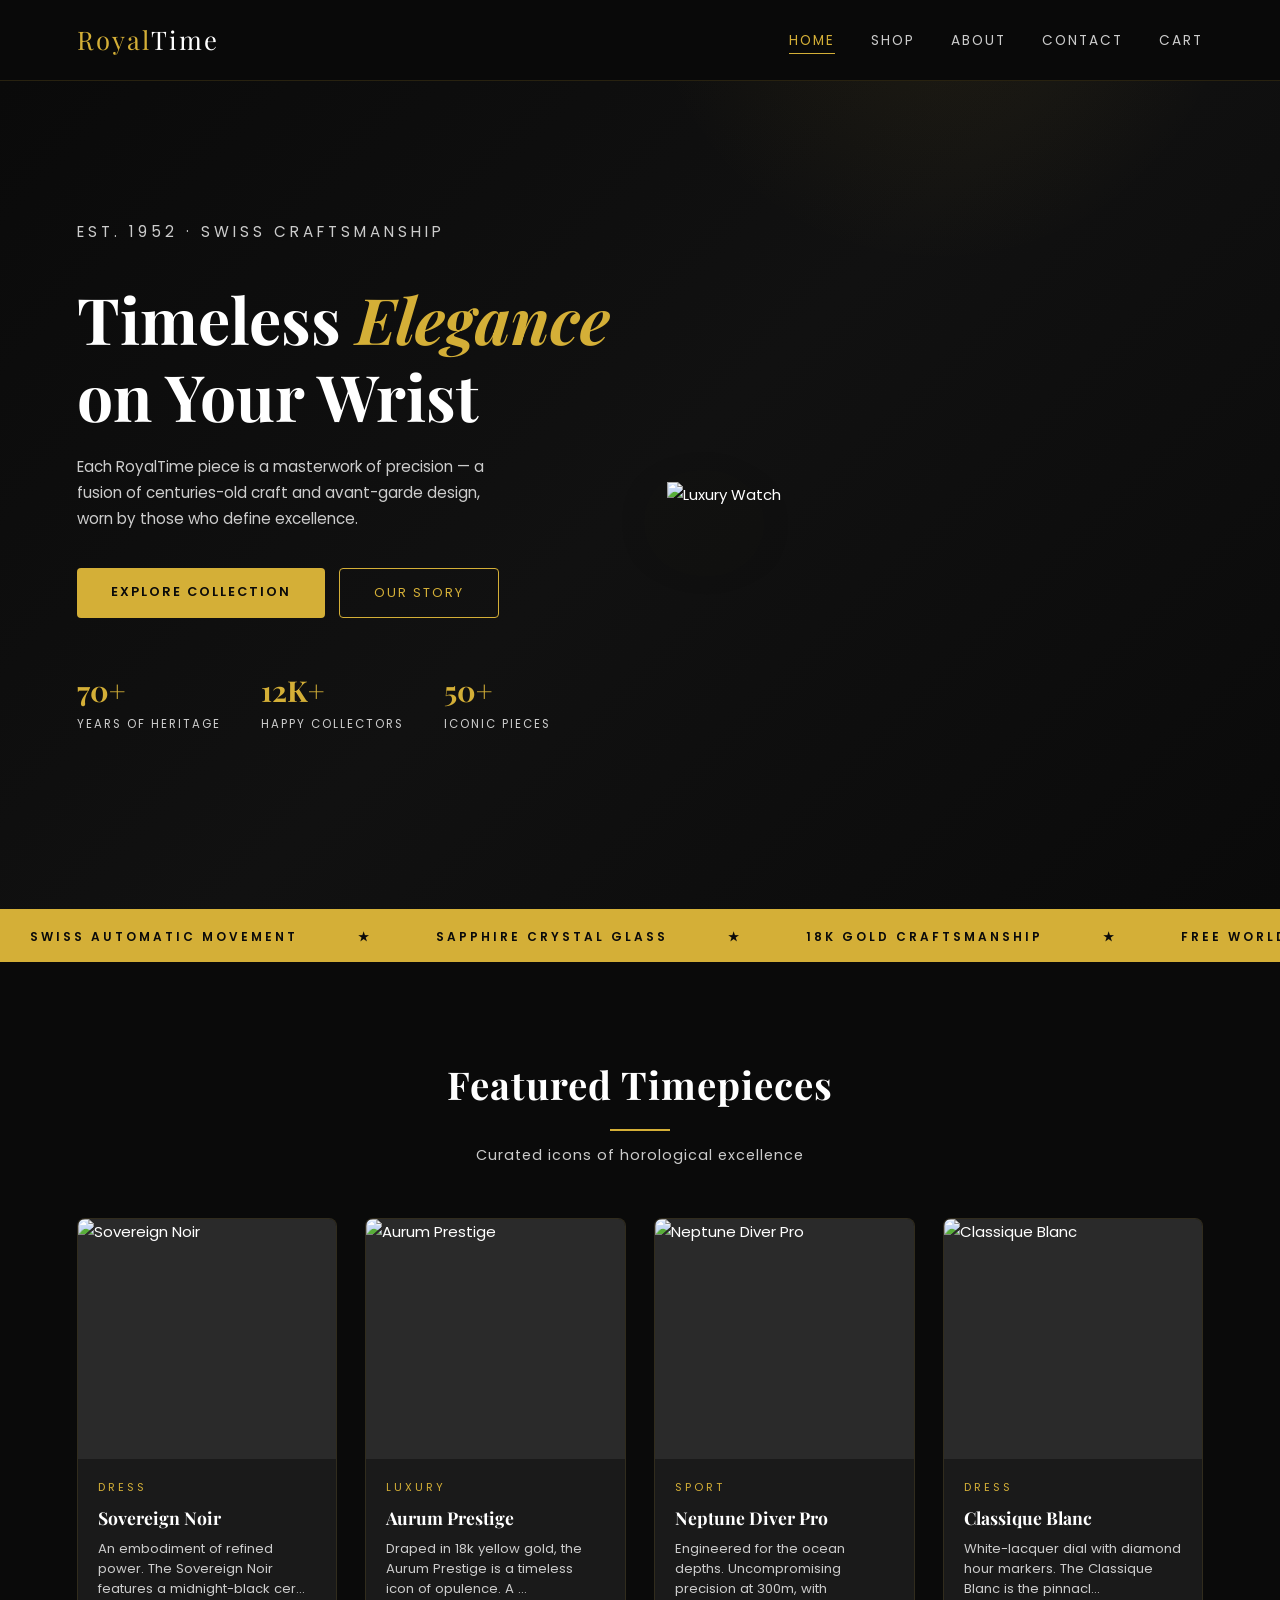
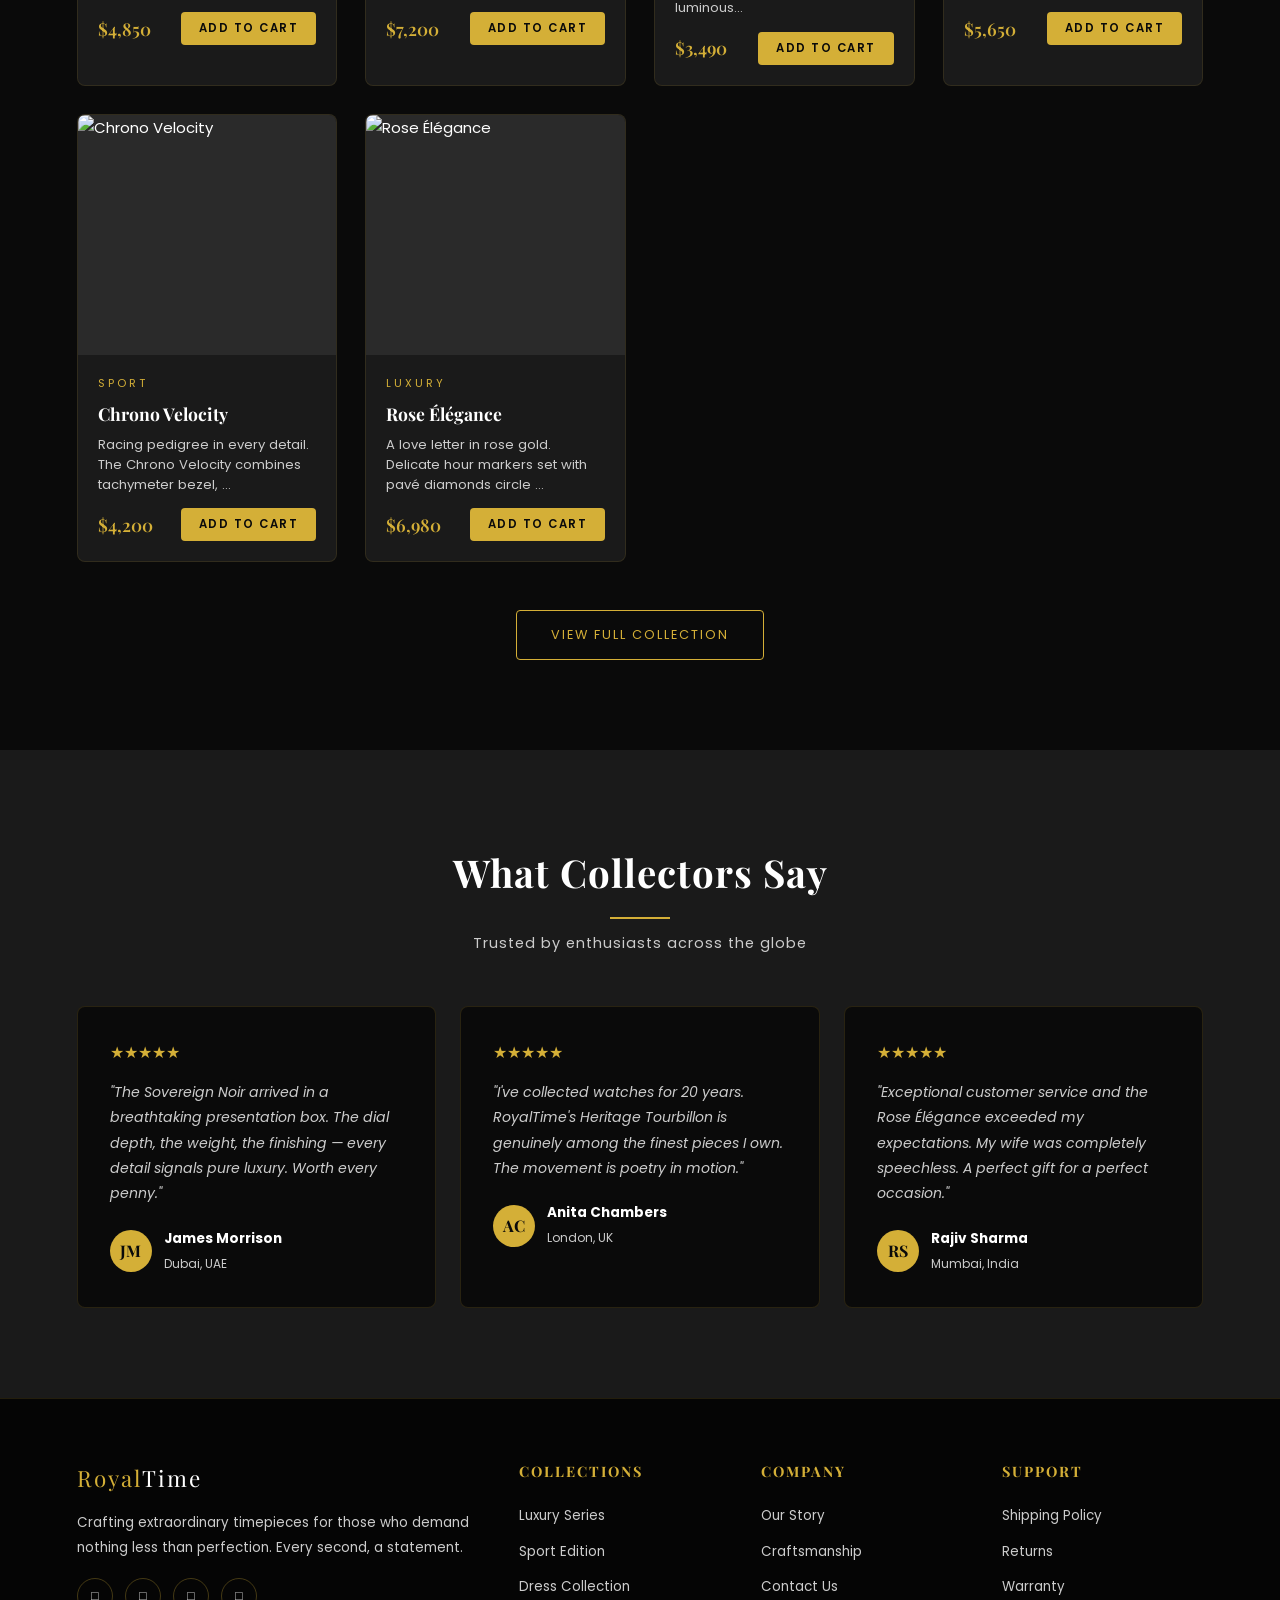
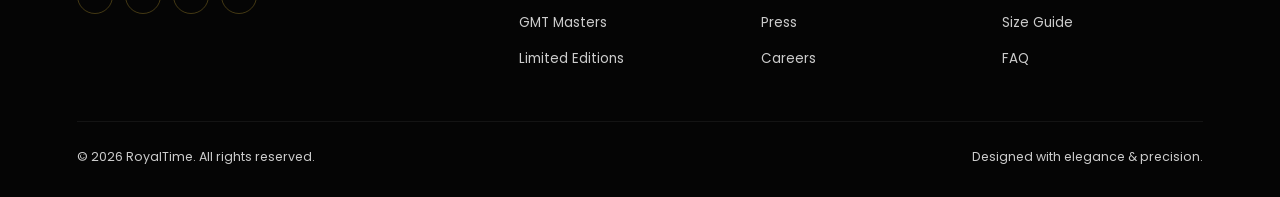
==== index.html @ 85aa2c34 "Add files via upload" ====
<!DOCTYPE html>
<html lang="en">
<head>
  <meta charset="UTF-8">
  <meta name="viewport" content="width=device-width, initial-scale=1.0">
  <title>Timeless Elegance – RoyalTime</title>
  <link rel="stylesheet" href="style.css">
  <link rel="preconnect" href="https://fonts.googleapis.com">
</head>
<body>
<div id="loader"><div class="loader-ring"></div></div><nav>
  <a class="nav-logo" href="index.html">Royal<span>Time</span></a>
  <ul class="nav-links">
    <li><a href="index.html">Home</a></li>
    <li><a href="shop.html">Shop</a></li>
    <li><a href="about.html">About</a></li>
    <li><a href="contact.html">Contact</a></li>
    <li><a href="cart.html" class="cart-link">Cart <span class="cart-count" style="display:none">0</span></a></li>
  </ul>
  <div class="hamburger"><span></span><span></span><span></span></div>
</nav>
<section class="hero">
  <div class="hero-content">
    <p class="hero-eyebrow">Est. 1952 · Swiss Craftsmanship</p>
    <h1>Timeless <em>Elegance</em><br>on Your Wrist</h1>
    <p>Each RoyalTime piece is a masterwork of precision — a fusion of centuries-old craft and avant-garde design, worn by those who define excellence.</p>
    <div style="display:flex;gap:14px;flex-wrap:wrap;">
      <a href="shop.html" class="btn btn-gold">Explore Collection</a>
      <a href="about.html" class="btn btn-outline">Our Story</a>
    </div>
    <div class="hero-stats">
      <div class="stat-item"><h3>70+</h3><p>Years of Heritage</p></div>
      <div class="stat-item"><h3>12K+</h3><p>Happy Collectors</p></div>
      <div class="stat-item"><h3>50+</h3><p>Iconic Pieces</p></div>
    </div>
  </div>
  <div class="hero-image">
    <img src="https://images.unsplash.com/photo-1523170335258-f5ed11844a49?w=700&q=80" alt="Luxury Watch">
  </div>
</section>

<div class="marquee-band">
  <div class="marquee-inner">
    <span>Swiss Automatic Movement</span><span>★</span>
    <span>Sapphire Crystal Glass</span><span>★</span>
    <span>18K Gold Craftsmanship</span><span>★</span>
    <span>Free Worldwide Shipping Over $5000</span><span>★</span>
    <span>5-Year International Warranty</span><span>★</span>
    <span>Swiss Automatic Movement</span><span>★</span>
    <span>Sapphire Crystal Glass</span><span>★</span>
    <span>18K Gold Craftsmanship</span><span>★</span>
    <span>Free Worldwide Shipping Over $5000</span><span>★</span>
    <span>5-Year International Warranty</span><span>★</span>
  </div>
</div>

<section class="featured" id="featured">
  <div class="section-header">
    <h2>Featured Timepieces</h2>
    <div class="gold-line"></div>
    <p>Curated icons of horological excellence</p>
  </div>
  <div class="watches-grid" id="featured-grid"></div>
  <div style="text-align:center;margin-top:48px;">
    <a href="shop.html" class="btn btn-outline">View Full Collection</a>
  </div>
</section>

<section class="testimonials">
  <div class="section-header">
    <h2>What Collectors Say</h2>
    <div class="gold-line"></div>
    <p>Trusted by enthusiasts across the globe</p>
  </div>
  <div class="testimonials-grid">
    <div class="testimonial-card">
      <div class="stars">★★★★★</div>
      <p>"The Sovereign Noir arrived in a breathtaking presentation box. The dial depth, the weight, the finishing — every detail signals pure luxury. Worth every penny."</p>
      <div class="reviewer">
        <div class="reviewer-avatar">JM</div>
        <div class="reviewer-info"><strong>James Morrison</strong><span>Dubai, UAE</span></div>
      </div>
    </div>
    <div class="testimonial-card">
      <div class="stars">★★★★★</div>
      <p>"I've collected watches for 20 years. RoyalTime's Heritage Tourbillon is genuinely among the finest pieces I own. The movement is poetry in motion."</p>
      <div class="reviewer">
        <div class="reviewer-avatar">AC</div>
        <div class="reviewer-info"><strong>Anita Chambers</strong><span>London, UK</span></div>
      </div>
    </div>
    <div class="testimonial-card">
      <div class="stars">★★★★★</div>
      <p>"Exceptional customer service and the Rose Élégance exceeded my expectations. My wife was completely speechless. A perfect gift for a perfect occasion."</p>
      <div class="reviewer">
        <div class="reviewer-avatar">RS</div>
        <div class="reviewer-info"><strong>Rajiv Sharma</strong><span>Mumbai, India</span></div>
      </div>
    </div>
  </div>
</section>
<footer>
  <div class="footer-top">
    <div class="footer-brand">
      <a class="nav-logo" href="index.html">Royal<span>Time</span></a>
      <p>Crafting extraordinary timepieces for those who demand nothing less than perfection. Every second, a statement.</p>
      <div class="social-links">
        <a href="#" title="Instagram">&#x25A1;</a>
        <a href="#" title="Twitter">&#x25A1;</a>
        <a href="#" title="Facebook">&#x25A1;</a>
        <a href="#" title="YouTube">&#x25A1;</a>
      </div>
    </div>
    <div class="footer-col">
      <h4>Collections</h4>
      <ul>
        <li><a href="shop.html">Luxury Series</a></li>
        <li><a href="shop.html">Sport Edition</a></li>
        <li><a href="shop.html">Dress Collection</a></li>
        <li><a href="shop.html">GMT Masters</a></li>
        <li><a href="shop.html">Limited Editions</a></li>
      </ul>
    </div>
    <div class="footer-col">
      <h4>Company</h4>
      <ul>
        <li><a href="about.html">Our Story</a></li>
        <li><a href="about.html">Craftsmanship</a></li>
        <li><a href="contact.html">Contact Us</a></li>
        <li><a href="#">Press</a></li>
        <li><a href="#">Careers</a></li>
      </ul>
    </div>
    <div class="footer-col">
      <h4>Support</h4>
      <ul>
        <li><a href="#">Shipping Policy</a></li>
        <li><a href="#">Returns</a></li>
        <li><a href="#">Warranty</a></li>
        <li><a href="#">Size Guide</a></li>
        <li><a href="#">FAQ</a></li>
      </ul>
    </div>
  </div>
  <div class="footer-bottom">
    <p>&copy; 2026 RoyalTime. All rights reserved.</p>
    <p>Designed with elegance &amp; precision.</p>
  </div>
</footer>
<div id="toast" class="toast"></div>
<script src="script.js"></script></body></html>
---- style.css ----
/* ===== IMPORTS ===== */
@import url('https://fonts.googleapis.com/css2?family=Playfair+Display:ital,wght@0,400;0,600;0,700;0,900;1,400&family=Poppins:wght@300;400;500;600&display=swap');

/* ===== RESET & BASE ===== */
*, *::before, *::after { margin: 0; padding: 0; box-sizing: border-box; }

:root {
  --black:  #0A0A0A;
  --gold:   #D4AF37;
  --gold2:  #b8960c;
  --white:  #FFFFFF;
  --gray:   #1a1a1a;
  --gray2:  #2a2a2a;
  --text:   #ccc;
  --radius: 4px;
}

html { scroll-behavior: smooth; }

body {
  background: var(--black);
  color: var(--white);
  font-family: 'Poppins', sans-serif;
  font-size: 15px;
  line-height: 1.7;
}

a { text-decoration: none; color: inherit; }
img { max-width: 100%; display: block; }
ul { list-style: none; }
h1,h2,h3,h4 { font-family: 'Playfair Display', serif; }

/* ===== LOADER ===== */
#loader {
  position: fixed; inset: 0;
  background: var(--black);
  display: flex; align-items: center; justify-content: center;
  z-index: 9999;
  transition: opacity .6s ease;
}
#loader.hide { opacity: 0; pointer-events: none; }
.loader-ring {
  width: 60px; height: 60px;
  border: 3px solid var(--gray2);
  border-top-color: var(--gold);
  border-radius: 50%;
  animation: spin 1s linear infinite;
}
@keyframes spin { to { transform: rotate(360deg); } }

/* ===== NAVBAR ===== */
nav {
  position: sticky; top: 0; z-index: 100;
  display: flex; align-items: center; justify-content: space-between;
  padding: 18px 6%;
  background: rgba(10,10,10,.95);
  border-bottom: 1px solid rgba(212,175,55,.15);
  backdrop-filter: blur(10px);
}
.nav-logo {
  font-family: 'Playfair Display', serif;
  font-size: 1.6rem;
  color: var(--gold);
  letter-spacing: 2px;
}
.nav-logo span { color: var(--white); }
.nav-links { display: flex; gap: 36px; }
.nav-links a {
  font-size: .85rem;
  letter-spacing: 2px;
  text-transform: uppercase;
  color: var(--text);
  position: relative;
  transition: color .3s;
}
.nav-links a::after {
  content: '';
  position: absolute; bottom: -4px; left: 0;
  width: 0; height: 1px;
  background: var(--gold);
  transition: width .3s;
}
.nav-links a:hover, .nav-links a.active { color: var(--gold); }
.nav-links a:hover::after, .nav-links a.active::after { width: 100%; }
.cart-link { position: relative; }
.cart-count {
  position: absolute; top: -8px; right: -10px;
  background: var(--gold); color: var(--black);
  font-size: .65rem; font-weight: 600;
  width: 18px; height: 18px;
  border-radius: 50%;
  display: flex; align-items: center; justify-content: center;
}
.hamburger { display: none; flex-direction: column; gap: 5px; cursor: pointer; }
.hamburger span { width: 24px; height: 2px; background: var(--white); transition: .3s; }

/* ===== GOLD DIVIDER ===== */
.gold-line {
  width: 60px; height: 2px;
  background: var(--gold);
  margin: 12px auto 0;
}

/* ===== SECTION HEADER ===== */
.section-header { text-align: center; margin-bottom: 50px; }
.section-header h2 { font-size: 2.4rem; letter-spacing: 1px; }
.section-header p { color: var(--text); margin-top: 12px; font-size: .9rem; letter-spacing: 1px; }

/* ===== BUTTONS ===== */
.btn {
  display: inline-block;
  padding: 13px 34px;
  font-family: 'Poppins', sans-serif;
  font-size: .8rem;
  letter-spacing: 2px;
  text-transform: uppercase;
  border: none;
  cursor: pointer;
  transition: all .3s;
  border-radius: var(--radius);
}
.btn-gold {
  background: var(--gold);
  color: var(--black);
  font-weight: 600;
}
.btn-gold:hover { background: var(--gold2); transform: translateY(-2px); box-shadow: 0 8px 24px rgba(212,175,55,.3); }
.btn-outline {
  background: transparent;
  color: var(--gold);
  border: 1px solid var(--gold);
}
.btn-outline:hover { background: var(--gold); color: var(--black); }

/* ===== HERO ===== */
.hero {
  min-height: 92vh;
  display: flex; align-items: center;
  background: linear-gradient(135deg, #0a0a0a 0%, #111 50%, #0a0a0a 100%);
  padding: 0 6%;
  position: relative;
  overflow: hidden;
}
.hero::before {
  content: '';
  position: absolute; top: -50%; left: 50%;
  width: 600px; height: 600px;
  background: radial-gradient(circle, rgba(212,175,55,.08) 0%, transparent 70%);
  border-radius: 50%;
}
.hero-content { max-width: 560px; z-index: 1; }
.hero-eyebrow {
  font-size: .75rem;
  letter-spacing: 4px;
  text-transform: uppercase;
  color: var(--gold);
  margin-bottom: 16px;
}
.hero-content h1 {
  font-size: clamp(2.8rem, 5vw, 4.2rem);
  line-height: 1.2;
  margin-bottom: 20px;
}
.hero-content h1 em { color: var(--gold); font-style: italic; }
.hero-content p {
  color: var(--text);
  font-size: .95rem;
  margin-bottom: 36px;
  max-width: 440px;
}
.hero-image {
  flex: 1;
  display: flex; align-items: center; justify-content: center;
  z-index: 1;
}
.hero-image img {
  max-width: 480px;
  width: 100%;
  animation: float 4s ease-in-out infinite;
  filter: drop-shadow(0 30px 60px rgba(212,175,55,.2));
}
@keyframes float {
  0%,100% { transform: translateY(0); }
  50%      { transform: translateY(-18px); }
}
.hero-stats {
  display: flex; gap: 40px;
  margin-top: 48px;
}
.stat-item h3 { font-size: 1.8rem; color: var(--gold); }
.stat-item p { font-size: .72rem; letter-spacing: 2px; text-transform: uppercase; color: var(--text); }

/* ===== FEATURED WATCHES ===== */
.featured { padding: 90px 6%; background: var(--black); }
.watches-grid {
  display: grid;
  grid-template-columns: repeat(auto-fill, minmax(260px, 1fr));
  gap: 28px;
}

/* ===== PRODUCT CARD ===== */
.watch-card {
  background: var(--gray);
  border: 1px solid rgba(212,175,55,.12);
  border-radius: 8px;
  overflow: hidden;
  transition: transform .3s, box-shadow .3s, border-color .3s;
  cursor: pointer;
}
.watch-card:hover {
  transform: translateY(-8px);
  box-shadow: 0 20px 50px rgba(212,175,55,.15);
  border-color: rgba(212,175,55,.4);
}
.card-img-wrap {
  overflow: hidden;
  background: var(--gray2);
  height: 240px;
  display: flex; align-items: center; justify-content: center;
}
.card-img-wrap img {
  width: 100%; height: 100%; object-fit: cover;
  transition: transform .5s;
}
.watch-card:hover .card-img-wrap img { transform: scale(1.08); }
.card-body { padding: 20px; }
.card-category {
  font-size: .68rem;
  letter-spacing: 3px;
  text-transform: uppercase;
  color: var(--gold);
  margin-bottom: 6px;
}
.card-body h3 { font-size: 1.1rem; margin-bottom: 6px; }
.card-body p { font-size: .82rem; color: var(--text); margin-bottom: 14px; line-height: 1.5; }
.card-footer { display: flex; align-items: center; justify-content: space-between; }
.price { font-size: 1.1rem; font-weight: 600; color: var(--gold); font-family: 'Playfair Display', serif; }
.add-cart-btn {
  padding: 8px 18px;
  font-size: .72rem;
  letter-spacing: 1.5px;
}

/* ===== MARQUEE BAND ===== */
.marquee-band {
  background: var(--gold);
  padding: 14px 0;
  overflow: hidden;
  white-space: nowrap;
}
.marquee-inner {
  display: inline-block;
  animation: marquee 18s linear infinite;
}
.marquee-inner span {
  font-size: .75rem;
  letter-spacing: 3px;
  text-transform: uppercase;
  color: var(--black);
  font-weight: 600;
  margin: 0 30px;
}
@keyframes marquee { 0% { transform: translateX(0); } 100% { transform: translateX(-50%); } }

/* ===== TESTIMONIALS ===== */
.testimonials { padding: 90px 6%; background: var(--gray); }
.testimonials-grid {
  display: grid;
  grid-template-columns: repeat(auto-fill, minmax(280px, 1fr));
  gap: 24px;
  margin-top: 50px;
}
.testimonial-card {
  background: var(--black);
  border: 1px solid rgba(212,175,55,.15);
  border-radius: 8px;
  padding: 32px;
  transition: border-color .3s;
}
.testimonial-card:hover { border-color: rgba(212,175,55,.4); }
.stars { color: var(--gold); font-size: 1rem; margin-bottom: 14px; }
.testimonial-card p { font-size: .88rem; color: var(--text); line-height: 1.8; font-style: italic; }
.reviewer { display: flex; align-items: center; gap: 12px; margin-top: 20px; }
.reviewer-avatar {
  width: 42px; height: 42px;
  border-radius: 50%;
  background: var(--gold);
  display: flex; align-items: center; justify-content: center;
  font-family: 'Playfair Display', serif;
  font-weight: 700;
  color: var(--black);
  font-size: 1rem;
}
.reviewer-info strong { display: block; font-size: .85rem; }
.reviewer-info span { font-size: .75rem; color: var(--text); }

/* ===== FOOTER ===== */
footer {
  background: #050505;
  padding: 60px 6% 30px;
  border-top: 1px solid rgba(212,175,55,.15);
}
.footer-top {
  display: grid;
  grid-template-columns: 2fr 1fr 1fr 1fr;
  gap: 40px;
  margin-bottom: 40px;
}
.footer-brand .nav-logo { font-size: 1.4rem; margin-bottom: 14px; display: block; }
.footer-brand p { color: var(--text); font-size: .84rem; line-height: 1.8; }
.social-links { display: flex; gap: 12px; margin-top: 18px; }
.social-links a {
  width: 36px; height: 36px;
  border: 1px solid rgba(212,175,55,.3);
  border-radius: 50%;
  display: flex; align-items: center; justify-content: center;
  font-size: .8rem;
  color: var(--text);
  transition: all .3s;
}
.social-links a:hover { background: var(--gold); color: var(--black); border-color: var(--gold); }
.footer-col h4 { font-size: .9rem; letter-spacing: 2px; text-transform: uppercase; color: var(--gold); margin-bottom: 18px; }
.footer-col ul li { margin-bottom: 10px; }
.footer-col ul li a { color: var(--text); font-size: .84rem; transition: color .3s; }
.footer-col ul li a:hover { color: var(--gold); }
.footer-bottom {
  border-top: 1px solid rgba(255,255,255,.06);
  padding-top: 24px;
  display: flex; justify-content: space-between; align-items: center;
  flex-wrap: wrap; gap: 10px;
}
.footer-bottom p { color: var(--text); font-size: .78rem; }

/* ===== SHOP PAGE ===== */
.page-hero {
  padding: 70px 6% 50px;
  text-align: center;
  background: linear-gradient(to bottom, var(--gray), var(--black));
  border-bottom: 1px solid rgba(212,175,55,.1);
}
.page-hero h1 { font-size: 3rem; }
.page-hero p { color: var(--text); margin-top: 10px; }
.shop-controls {
  padding: 30px 6%;
  display: flex; gap: 16px; flex-wrap: wrap; align-items: center;
  border-bottom: 1px solid rgba(255,255,255,.05);
}
.filter-btn {
  padding: 9px 22px;
  font-size: .75rem;
  letter-spacing: 2px;
  text-transform: uppercase;
  background: transparent;
  border: 1px solid rgba(212,175,55,.3);
  color: var(--text);
  cursor: pointer;
  border-radius: var(--radius);
  transition: all .3s;
  font-family: 'Poppins', sans-serif;
}
.filter-btn:hover, .filter-btn.active { background: var(--gold); color: var(--black); border-color: var(--gold); font-weight: 600; }
.sort-select {
  margin-left: auto;
  padding: 9px 16px;
  background: var(--gray2);
  border: 1px solid rgba(212,175,55,.2);
  color: var(--white);
  border-radius: var(--radius);
  font-family: 'Poppins', sans-serif;
  font-size: .8rem;
  cursor: pointer;
}
.shop-section { padding: 50px 6%; }

/* ===== PRODUCT DETAIL PAGE ===== */
.product-detail {
  padding: 70px 6%;
  display: grid;
  grid-template-columns: 1fr 1fr;
  gap: 60px;
  align-items: start;
}
.product-gallery .main-img {
  width: 100%;
  border-radius: 8px;
  background: var(--gray2);
  overflow: hidden;
  border: 1px solid rgba(212,175,55,.15);
}
.product-gallery .main-img img { width: 100%; height: 480px; object-fit: cover; transition: transform .4s; }
.product-gallery .main-img:hover img { transform: scale(1.05); }
.thumbs { display: flex; gap: 10px; margin-top: 12px; }
.thumb {
  width: 80px; height: 80px;
  border-radius: 4px;
  overflow: hidden;
  border: 1px solid rgba(212,175,55,.2);
  cursor: pointer;
  transition: border-color .3s;
}
.thumb.active, .thumb:hover { border-color: var(--gold); }
.thumb img { width: 100%; height: 100%; object-fit: cover; }
.product-info .breadcrumb { font-size: .75rem; color: var(--text); margin-bottom: 16px; }
.product-info .breadcrumb a { color: var(--gold); }
.product-info h1 { font-size: 2.4rem; line-height: 1.2; margin-bottom: 8px; }
.product-info .brand-tag { font-size: .72rem; letter-spacing: 3px; text-transform: uppercase; color: var(--gold); margin-bottom: 16px; }
.product-price { font-size: 2rem; color: var(--gold); font-family: 'Playfair Display', serif; margin: 18px 0; }
.product-description { color: var(--text); font-size: .9rem; line-height: 1.8; margin-bottom: 24px; }
.specs-grid {
  display: grid; grid-template-columns: 1fr 1fr;
  gap: 14px; margin: 24px 0;
  border: 1px solid rgba(212,175,55,.1);
  border-radius: 6px;
  padding: 20px;
  background: var(--gray);
}
.spec-item label { font-size: .7rem; letter-spacing: 2px; text-transform: uppercase; color: var(--gold); display: block; margin-bottom: 3px; }
.spec-item span { font-size: .88rem; }
.qty-control { display: flex; align-items: center; gap: 16px; margin: 20px 0; }
.qty-btn {
  width: 36px; height: 36px;
  background: var(--gray2);
  border: 1px solid rgba(212,175,55,.3);
  color: var(--white);
  font-size: 1.2rem;
  cursor: pointer;
  border-radius: var(--radius);
  display: flex; align-items: center; justify-content: center;
  transition: .3s;
}
.qty-btn:hover { background: var(--gold); color: var(--black); border-color: var(--gold); }
.qty-display { font-size: 1.1rem; min-width: 30px; text-align: center; }
.product-action { display: flex; gap: 14px; flex-wrap: wrap; }
.product-action .btn { flex: 1; text-align: center; }

/* ===== CART PAGE ===== */
.cart-section { padding: 70px 6%; }
.cart-grid { display: grid; grid-template-columns: 1fr 340px; gap: 36px; align-items: start; }
.cart-table-wrap { overflow-x: auto; }
.cart-table { width: 100%; border-collapse: collapse; }
.cart-table th {
  padding: 14px 16px;
  font-size: .72rem; letter-spacing: 2px; text-transform: uppercase; color: var(--gold);
  border-bottom: 1px solid rgba(212,175,55,.2);
  text-align: left;
}
.cart-table td { padding: 20px 16px; border-bottom: 1px solid rgba(255,255,255,.05); vertical-align: middle; }
.cart-product { display: flex; align-items: center; gap: 16px; }
.cart-product img { width: 72px; height: 72px; object-fit: cover; border-radius: 4px; }
.cart-product-info strong { display: block; font-size: .9rem; }
.cart-product-info span { font-size: .78rem; color: var(--text); }
.qty-cell { display: flex; align-items: center; gap: 10px; }
.qty-cell .qty-btn { width: 28px; height: 28px; font-size: 1rem; }
.remove-btn {
  background: none; border: none; color: rgba(255,80,80,.7);
  cursor: pointer; font-size: 1.1rem; transition: color .3s;
}
.remove-btn:hover { color: red; }
.cart-summary {
  background: var(--gray);
  border: 1px solid rgba(212,175,55,.15);
  border-radius: 8px;
  padding: 28px;
  position: sticky; top: 80px;
}
.cart-summary h3 { font-size: 1.2rem; margin-bottom: 20px; border-bottom: 1px solid rgba(212,175,55,.2); padding-bottom: 14px; }
.summary-row { display: flex; justify-content: space-between; margin-bottom: 12px; font-size: .88rem; color: var(--text); }
.summary-row.total { font-size: 1.1rem; color: var(--white); font-weight: 600; margin-top: 16px; padding-top: 16px; border-top: 1px solid rgba(212,175,55,.2); }
.summary-row .gold { color: var(--gold); }
.checkout-btn { width: 100%; margin-top: 20px; text-align: center; }
.empty-cart { text-align: center; padding: 80px 20px; }
.empty-cart h2 { font-size: 1.8rem; color: var(--text); }
.empty-cart p { color: var(--text); margin: 10px 0 30px; }

/* ===== ABOUT PAGE ===== */
.about-hero {
  padding: 90px 6% 70px;
  display: grid; grid-template-columns: 1fr 1fr;
  gap: 60px; align-items: center;
  background: linear-gradient(135deg, var(--black), var(--gray));
}
.about-hero-text .eyebrow { font-size:.72rem; letter-spacing:4px; text-transform:uppercase; color:var(--gold); margin-bottom:12px; }
.about-hero-text h1 { font-size: 2.8rem; line-height: 1.3; margin-bottom: 20px; }
.about-hero-text p { color: var(--text); font-size: .9rem; line-height: 1.9; }
.about-img-wrap { position: relative; border-radius: 8px; overflow: hidden; border: 1px solid rgba(212,175,55,.2); }
.about-img-wrap img { width: 100%; height: 450px; object-fit: cover; }
.about-img-wrap::after { content: ''; position: absolute; inset: 0; background: linear-gradient(to top, rgba(212,175,55,.15), transparent); }
.values { padding: 80px 6%; background: var(--black); }
.values-grid { display: grid; grid-template-columns: repeat(auto-fill, minmax(220px, 1fr)); gap: 24px; margin-top: 50px; }
.value-card {
  background: var(--gray);
  border: 1px solid rgba(212,175,55,.12);
  border-radius: 8px;
  padding: 30px 24px;
  text-align: center;
  transition: border-color .3s, transform .3s;
}
.value-card:hover { border-color: var(--gold); transform: translateY(-6px); }
.value-icon { font-size: 2.2rem; margin-bottom: 16px; }
.value-card h3 { font-size: 1rem; margin-bottom: 10px; }
.value-card p { font-size: .82rem; color: var(--text); }

/* ===== CONTACT PAGE ===== */
.contact-section { padding: 70px 6%; display: grid; grid-template-columns: 1fr 1fr; gap: 50px; }
.contact-form-wrap h2 { font-size: 2rem; margin-bottom: 8px; }
.contact-form-wrap p { color: var(--text); margin-bottom: 28px; font-size: .9rem; }
.form-group { margin-bottom: 20px; }
.form-group label { display: block; font-size: .75rem; letter-spacing: 2px; text-transform: uppercase; color: var(--gold); margin-bottom: 8px; }
.form-group input,
.form-group textarea {
  width: 100%; padding: 14px 16px;
  background: var(--gray);
  border: 1px solid rgba(212,175,55,.2);
  color: var(--white);
  border-radius: var(--radius);
  font-family: 'Poppins', sans-serif;
  font-size: .88rem;
  transition: border-color .3s;
  outline: none;
}
.form-group input:focus,
.form-group textarea:focus { border-color: var(--gold); }
.form-group textarea { height: 130px; resize: vertical; }
.contact-info-wrap h2 { font-size: 2rem; margin-bottom: 28px; }
.info-item { display: flex; gap: 16px; margin-bottom: 28px; }
.info-icon {
  width: 44px; height: 44px;
  background: rgba(212,175,55,.1);
  border: 1px solid rgba(212,175,55,.3);
  border-radius: 50%;
  display: flex; align-items: center; justify-content: center;
  font-size: 1.1rem; flex-shrink: 0;
}
.info-item strong { display: block; font-size: .85rem; margin-bottom: 4px; }
.info-item span { font-size: .82rem; color: var(--text); }
.map-placeholder { margin-top: 20px; border-radius: 8px; overflow: hidden; border: 1px solid rgba(212,175,55,.15); }
.map-placeholder iframe { width: 100%; height: 220px; border: none; filter: grayscale(1) invert(1); }

/* ===== TOAST ===== */
.toast {
  position: fixed; bottom: 30px; right: 30px;
  background: var(--gray);
  border: 1px solid var(--gold);
  border-radius: 6px;
  padding: 16px 24px;
  font-size: .88rem;
  z-index: 9000;
  transform: translateY(80px); opacity: 0;
  transition: all .4s;
  max-width: 300px;
}
.toast.show { transform: translateY(0); opacity: 1; }
.toast span { color: var(--gold); font-weight: 600; display: block; margin-bottom: 4px; }

/* ===== CHECKOUT MODAL ===== */
.success-modal {
  position: fixed; inset: 0;
  background: rgba(0,0,0,.85);
  display: flex; align-items: center; justify-content: center;
  z-index: 9999;
  opacity: 0; pointer-events: none;
  transition: opacity .3s;
}
.success-modal.show { opacity: 1; pointer-events: all; }
.success-modal-box {
  background: var(--gray);
  border: 1px solid var(--gold);
  border-radius: 12px;
  padding: 50px 40px;
  text-align: center;
  max-width: 420px; width: 90%;
}
.success-modal-box h2 { font-size: 1.8rem; margin: 16px 0 10px; }
.success-modal-box p { color: var(--text); margin-bottom: 28px; }
.success-icon { font-size: 3rem; }

/* ===== RESPONSIVE ===== */
@media(max-width:900px) {
  .hero { flex-direction: column; text-align: center; padding: 60px 6%; gap: 40px; }
  .hero-stats { justify-content: center; }
  .hero-image { order: -1; }
  .hero-image img { max-width: 300px; }
  .footer-top { grid-template-columns: 1fr 1fr; }
  .product-detail { grid-template-columns: 1fr; }
  .cart-grid { grid-template-columns: 1fr; }
  .about-hero { grid-template-columns: 1fr; }
  .contact-section { grid-template-columns: 1fr; }
}
@media(max-width:640px) {
  .nav-links { display: none; flex-direction: column; position: absolute; top: 100%; left: 0; right: 0; background: rgba(10,10,10,.98); padding: 20px 6%; gap: 16px; border-bottom: 1px solid rgba(212,175,55,.2); }
  .nav-links.open { display: flex; }
  .hamburger { display: flex; }
  .footer-top { grid-template-columns: 1fr; }
  .hero-stats { flex-direction: column; gap: 20px; }
  .section-header h2 { font-size: 1.8rem; }
}
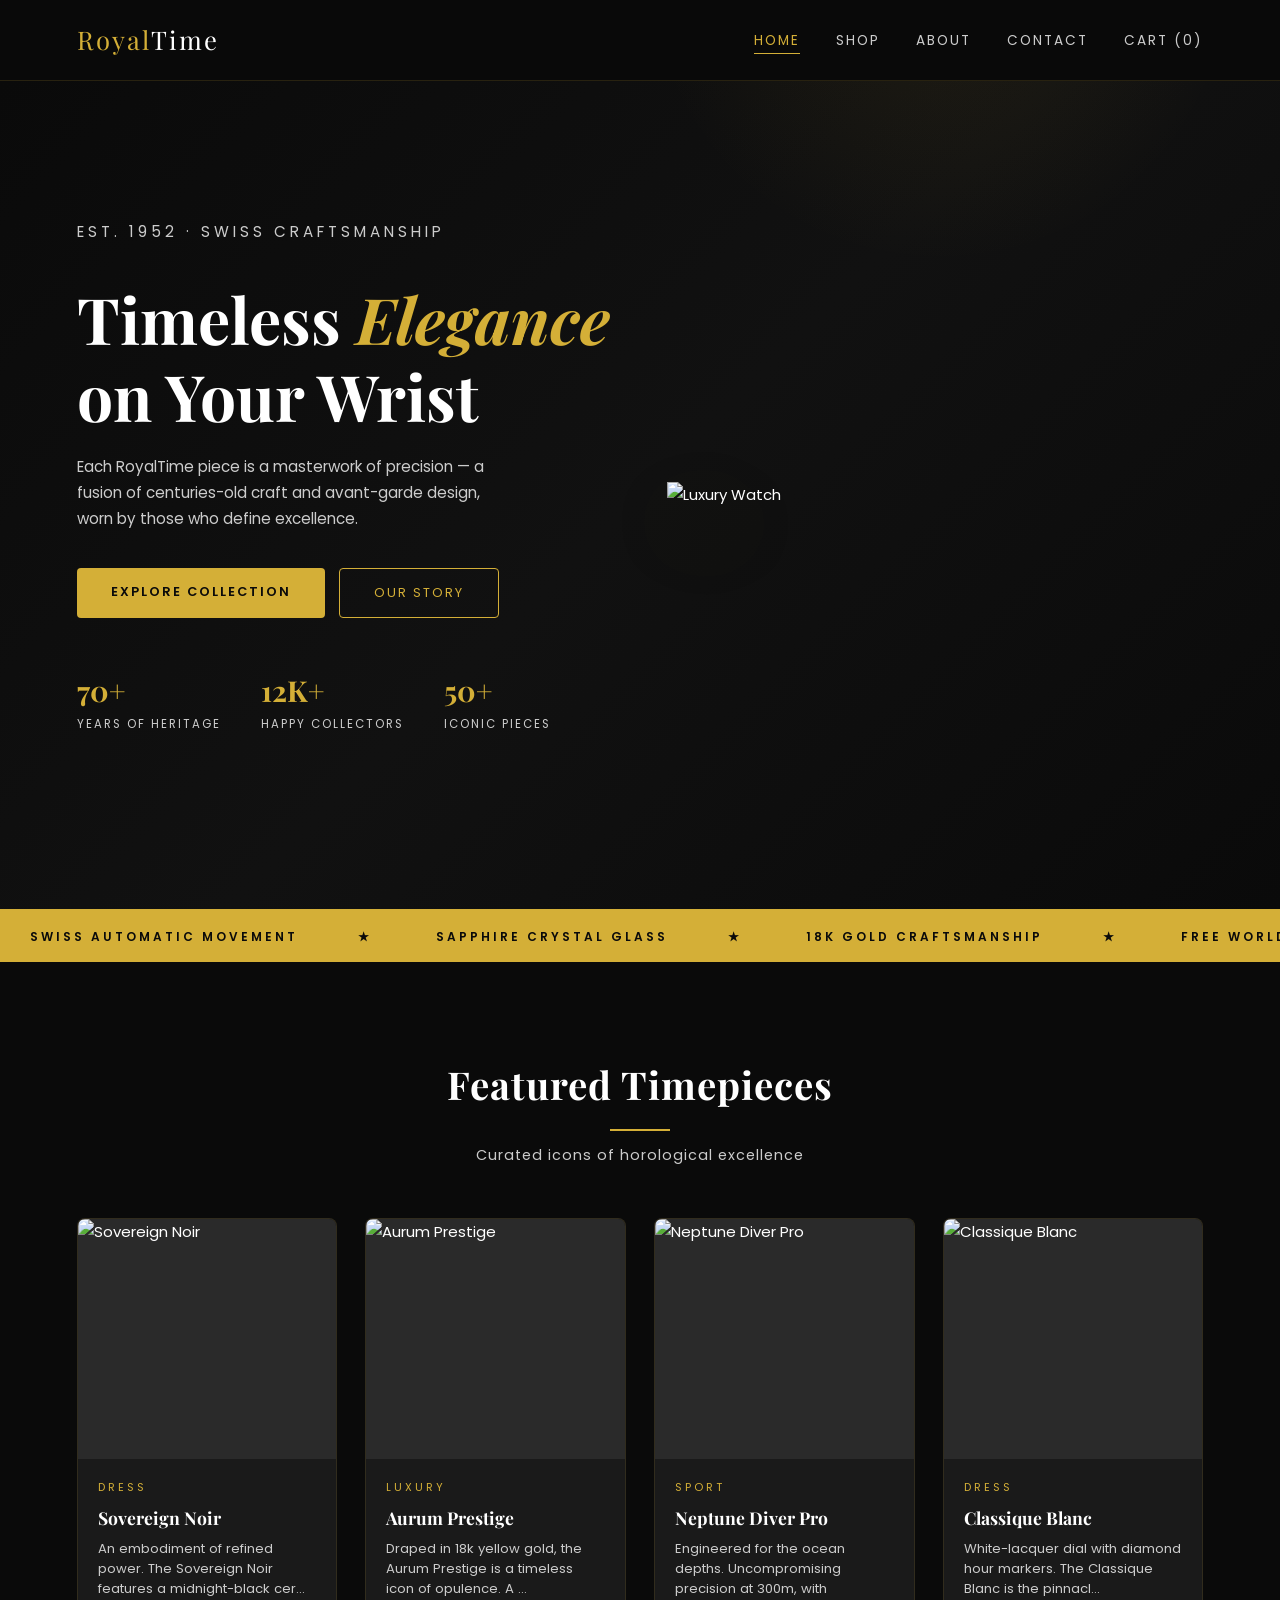
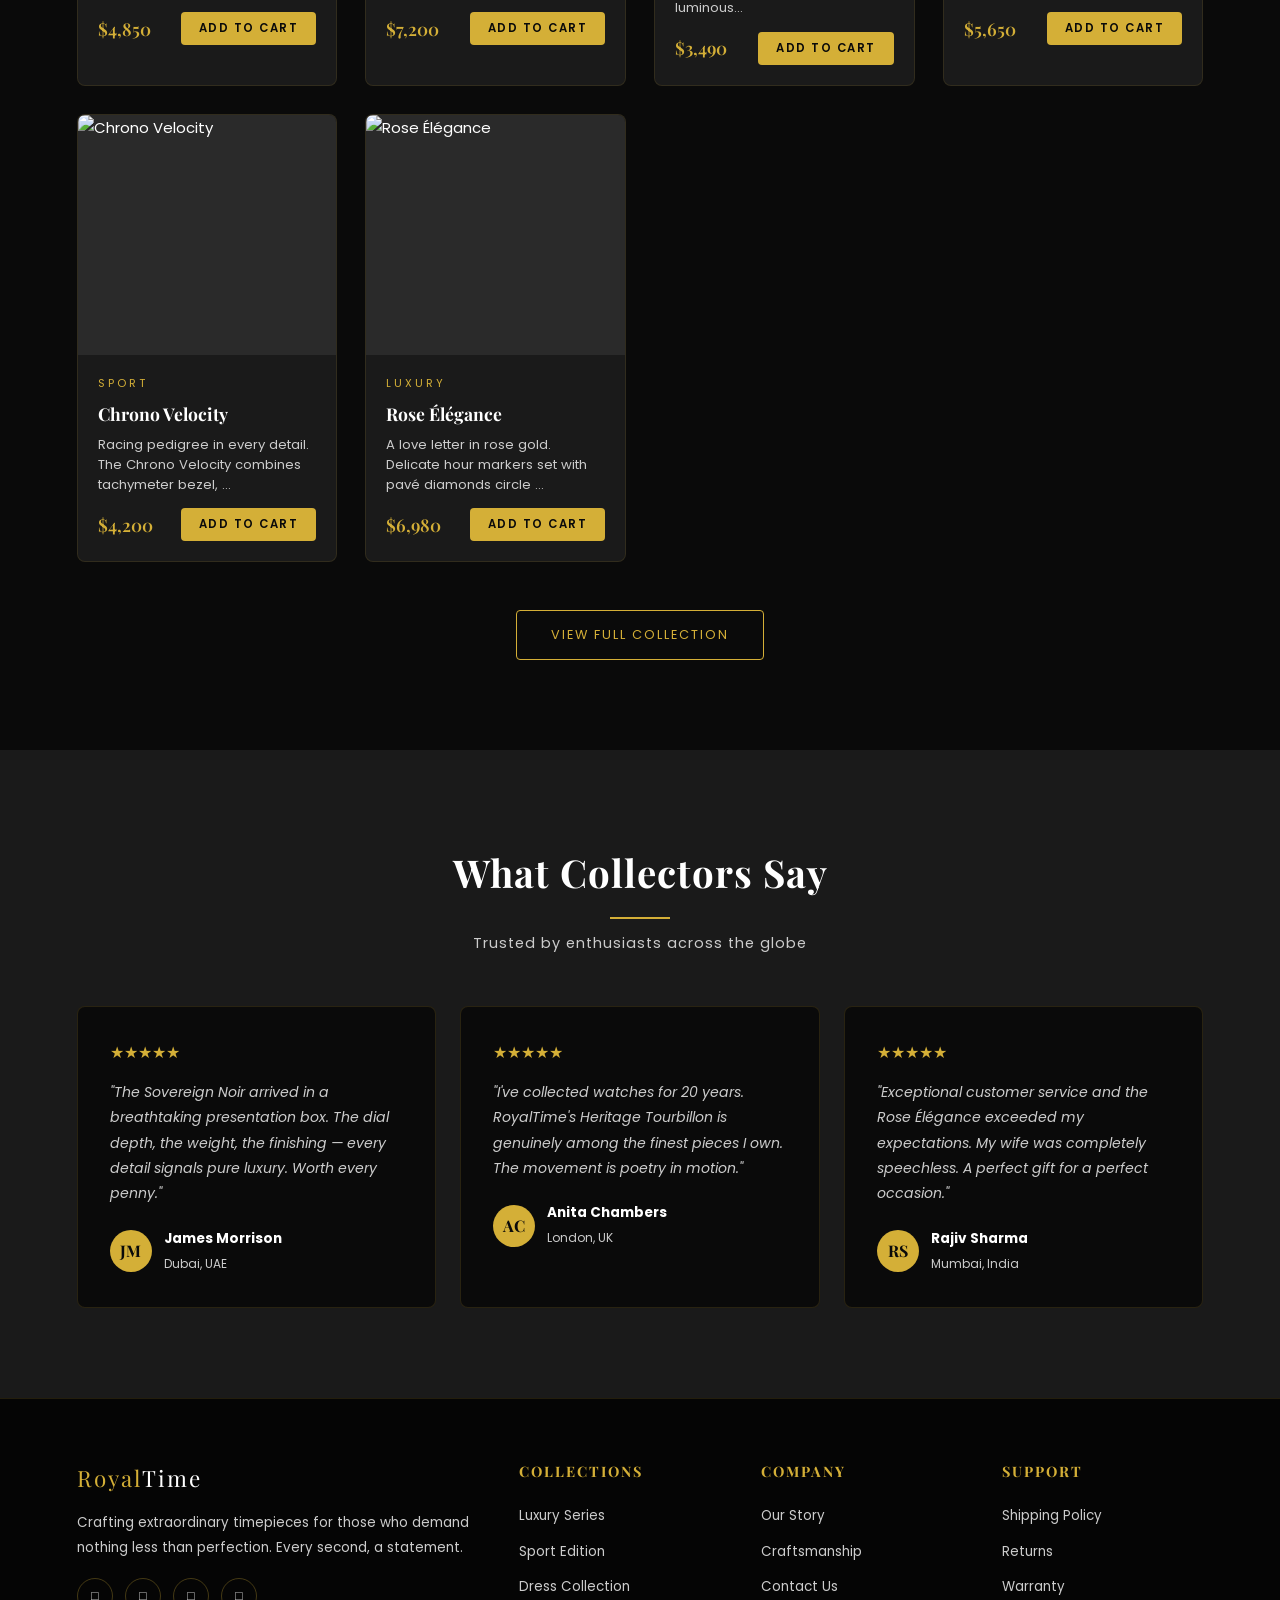
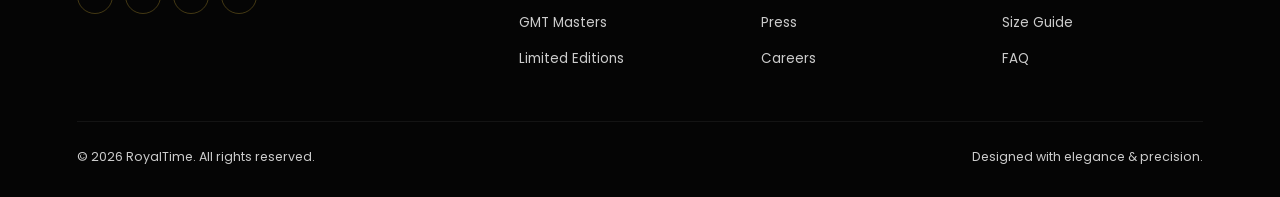
==== commit f935fe96: "Update index.html" ====
--- a/index.html
+++ b/index.html
@@ -15,7 +15,7 @@
     <li><a href="shop.html">Shop</a></li>
     <li><a href="about.html">About</a></li>
     <li><a href="contact.html">Contact</a></li>
-    <li><a href="cart.html" class="cart-link">Cart <span class="cart-count" style="display:none">0</span></a></li>
+    <li><a href="cart.html">CART (<span id="cart-count">0</span>)</a></li>
   </ul>
   <div class="hamburger"><span></span><span></span><span></span></div>
 </nav>
@@ -148,4 +148,4 @@
   </div>
 </footer>
 <div id="toast" class="toast"></div>
-<script src="script.js"></script></body></html>+<script src="script.js"></script></body></html>
--- a/style.css
+++ b/style.css
@@ -593,4 +593,43 @@
   .footer-top { grid-template-columns: 1fr; }
   .hero-stats { flex-direction: column; gap: 20px; }
   .section-header h2 { font-size: 1.8rem; }
-}+}
+
+
+
+.checkout-modal {
+  position: fixed;
+  top: 0;
+  left: 0;
+  width: 100%;
+  height: 100%;
+  background: rgba(0,0,0,0.8);
+  display: none;
+  justify-content: center;
+  align-items: center;
+  z-index: 999;
+}
+
+.checkout-box {
+  background: #111;
+  padding: 30px;
+  border-radius: 10px;
+  width: 350px;
+  text-align: center;
+}
+
+.checkout-box input,
+.checkout-box textarea {
+  width: 100%;
+  margin: 10px 0;
+  padding: 10px;
+  background: #222;
+  border: none;
+  color: #fff;
+  border-radius: 5px;
+}
+
+.checkout-box textarea {
+  resize: none;
+  height: 80px;
+}
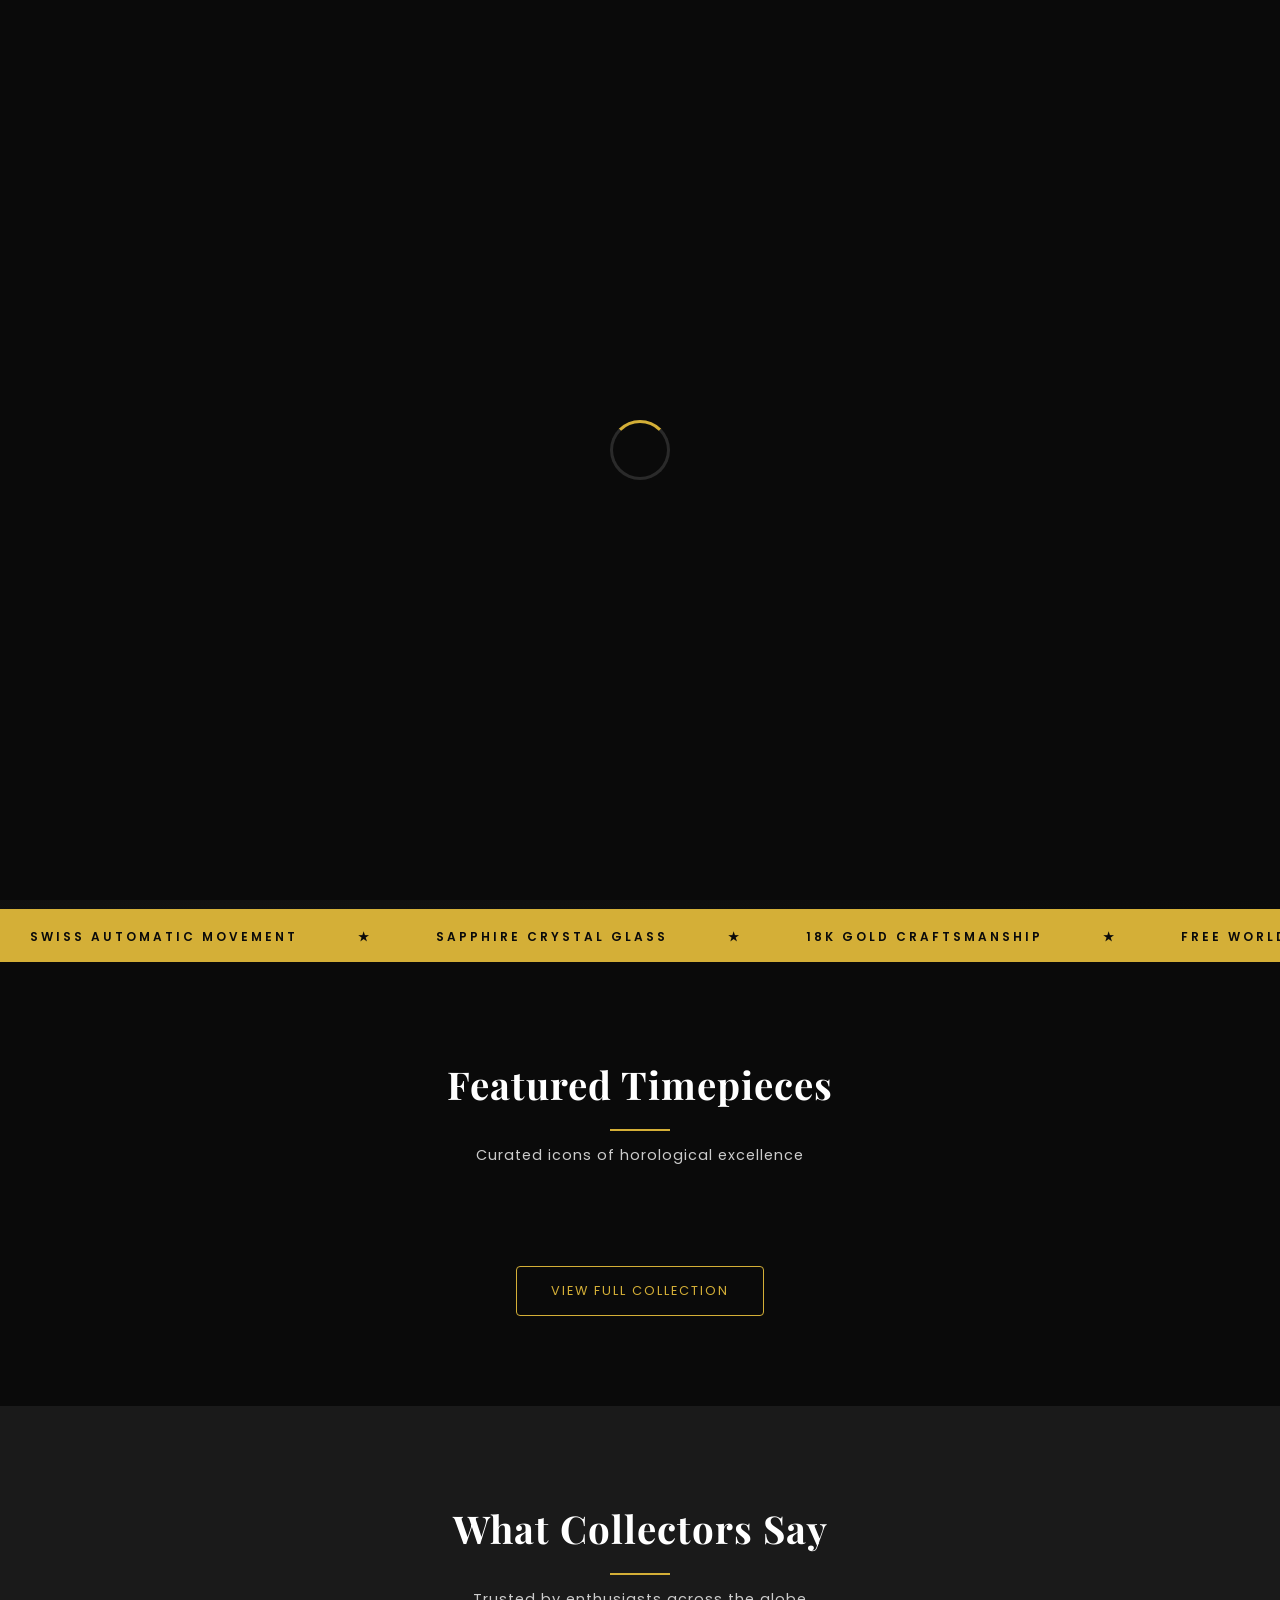
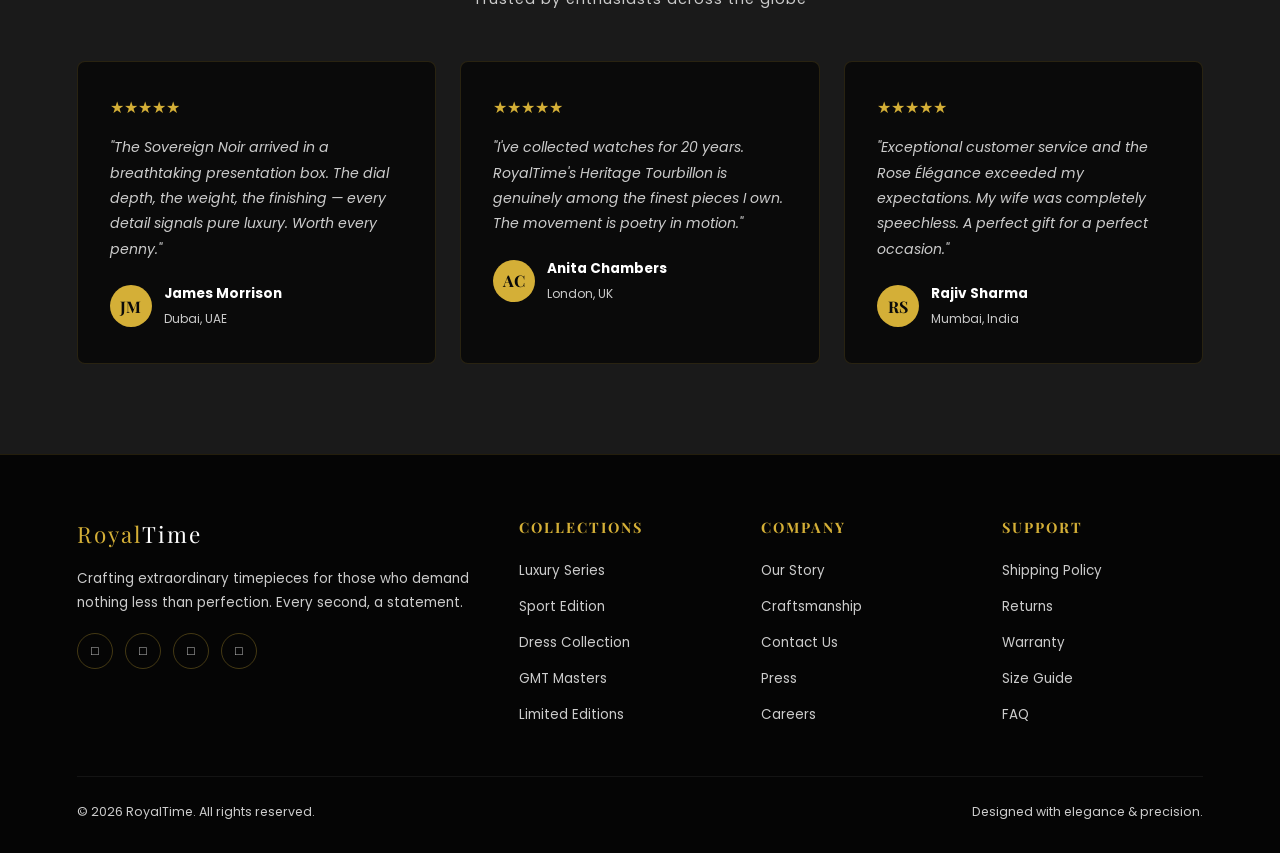
==== commit fb1c630b: "Modify cart link for better styling and visibility Updated cart link to include a class and hide car" ====
--- a/index.html
+++ b/index.html
@@ -15,7 +15,7 @@
     <li><a href="shop.html">Shop</a></li>
     <li><a href="about.html">About</a></li>
     <li><a href="contact.html">Contact</a></li>
-    <li><a href="cart.html">CART (<span id="cart-count">0</span>)</a></li>
+    <li><a href="cart.html" class="cart-link">Cart <span class="cart-count" style="display:none">0</span></a></li>
   </ul>
   <div class="hamburger"><span></span><span></span><span></span></div>
 </nav>
